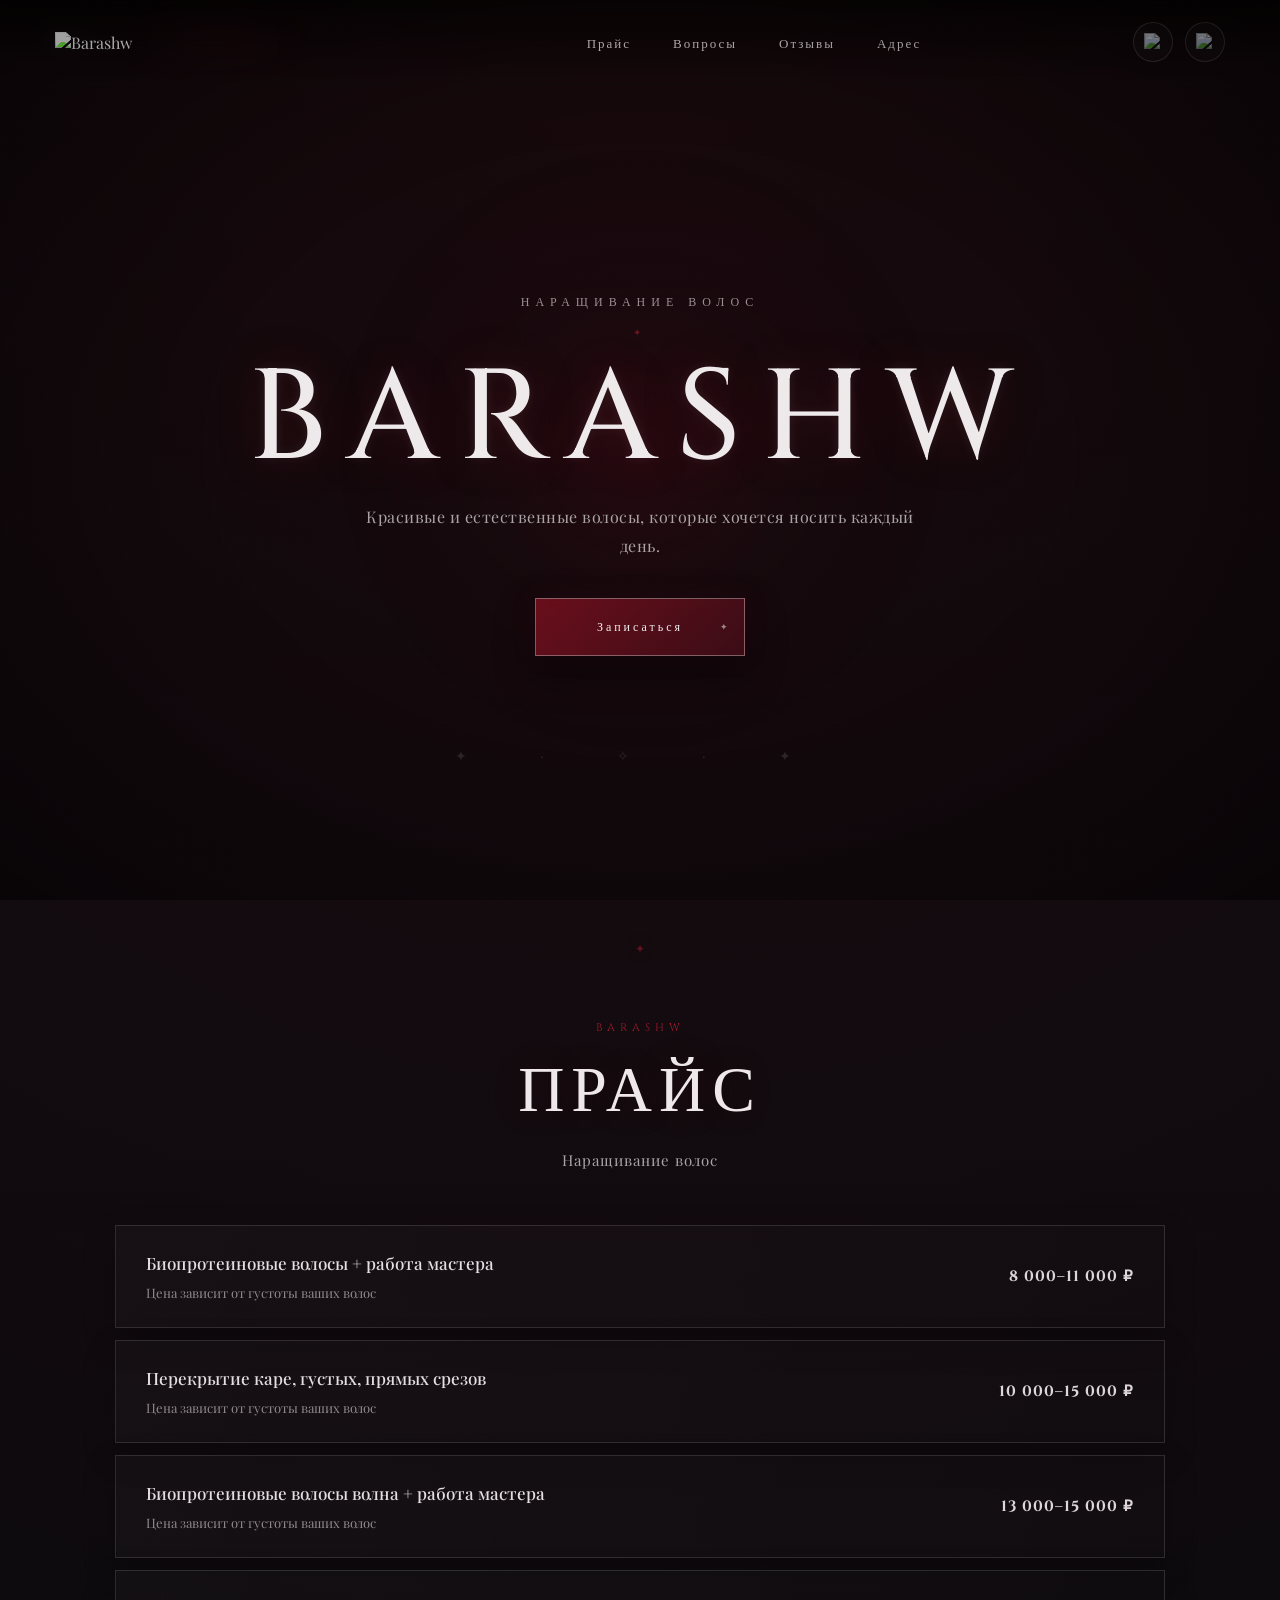
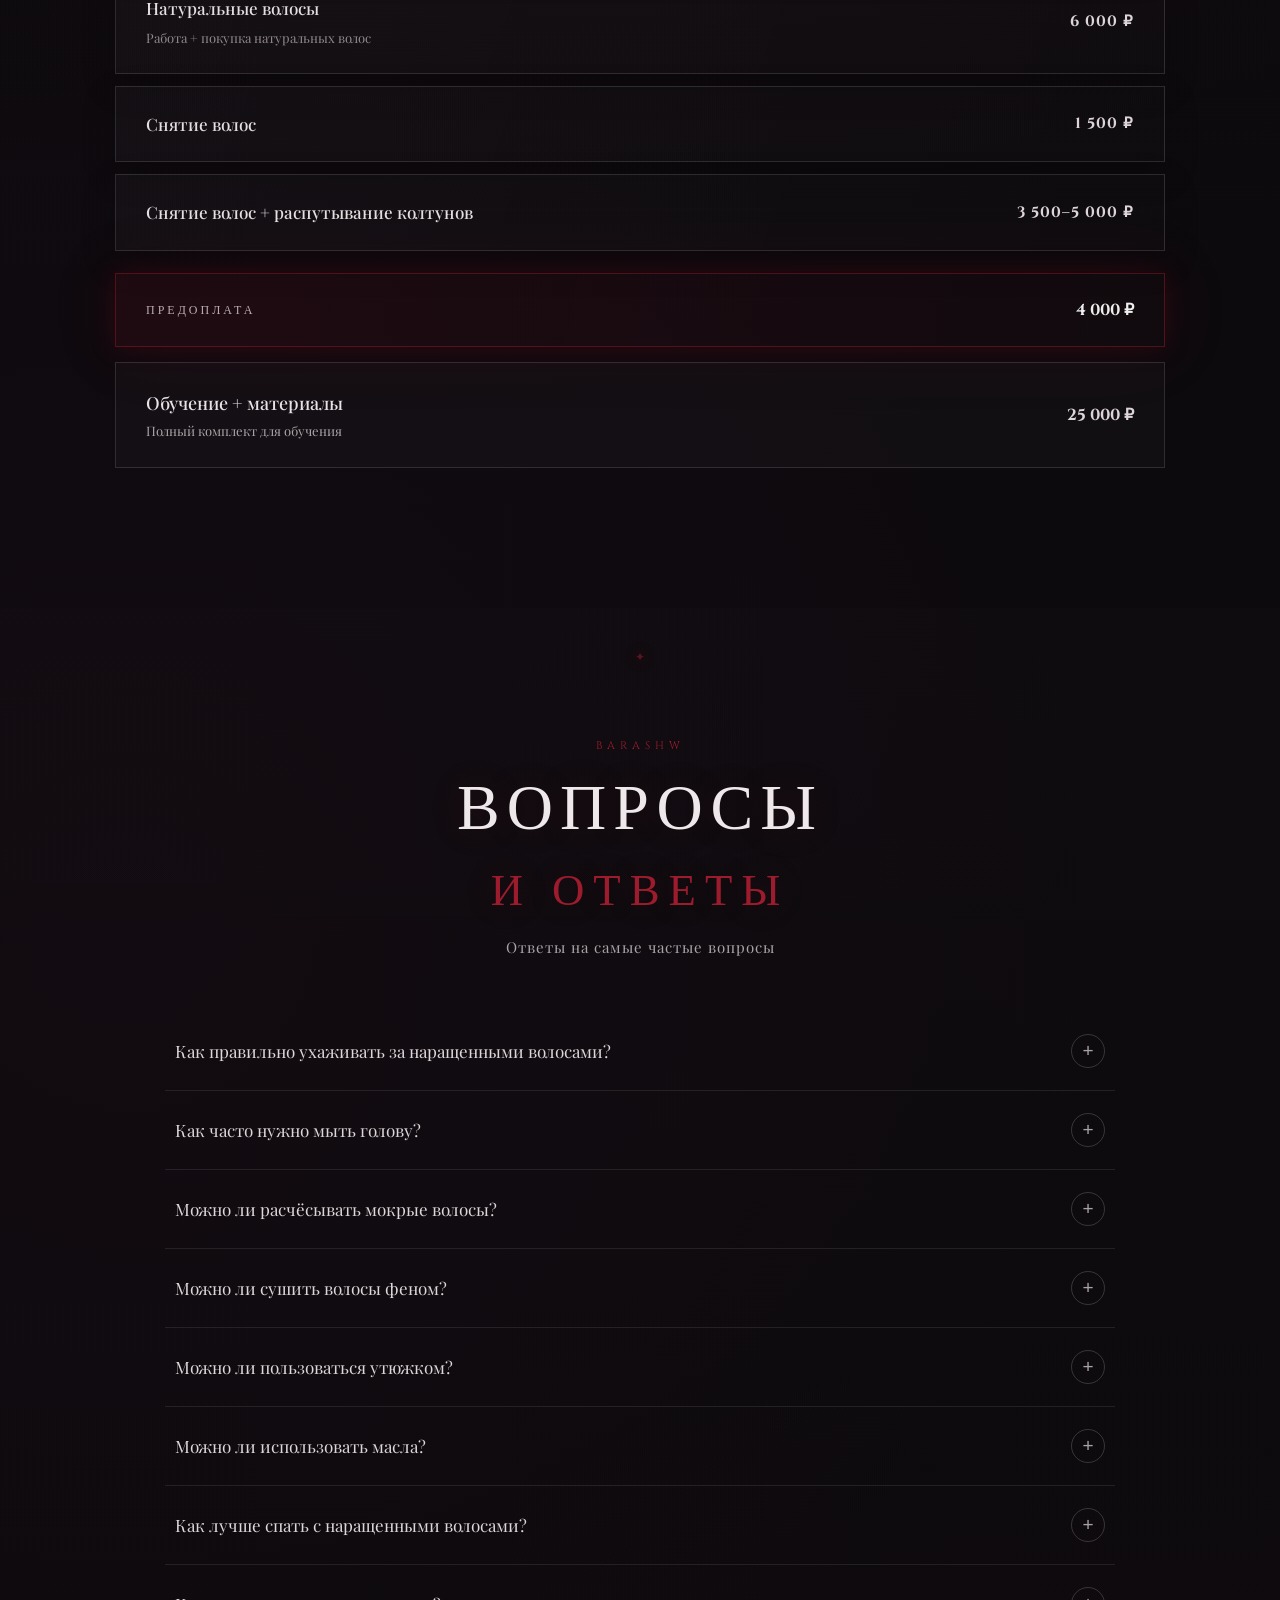
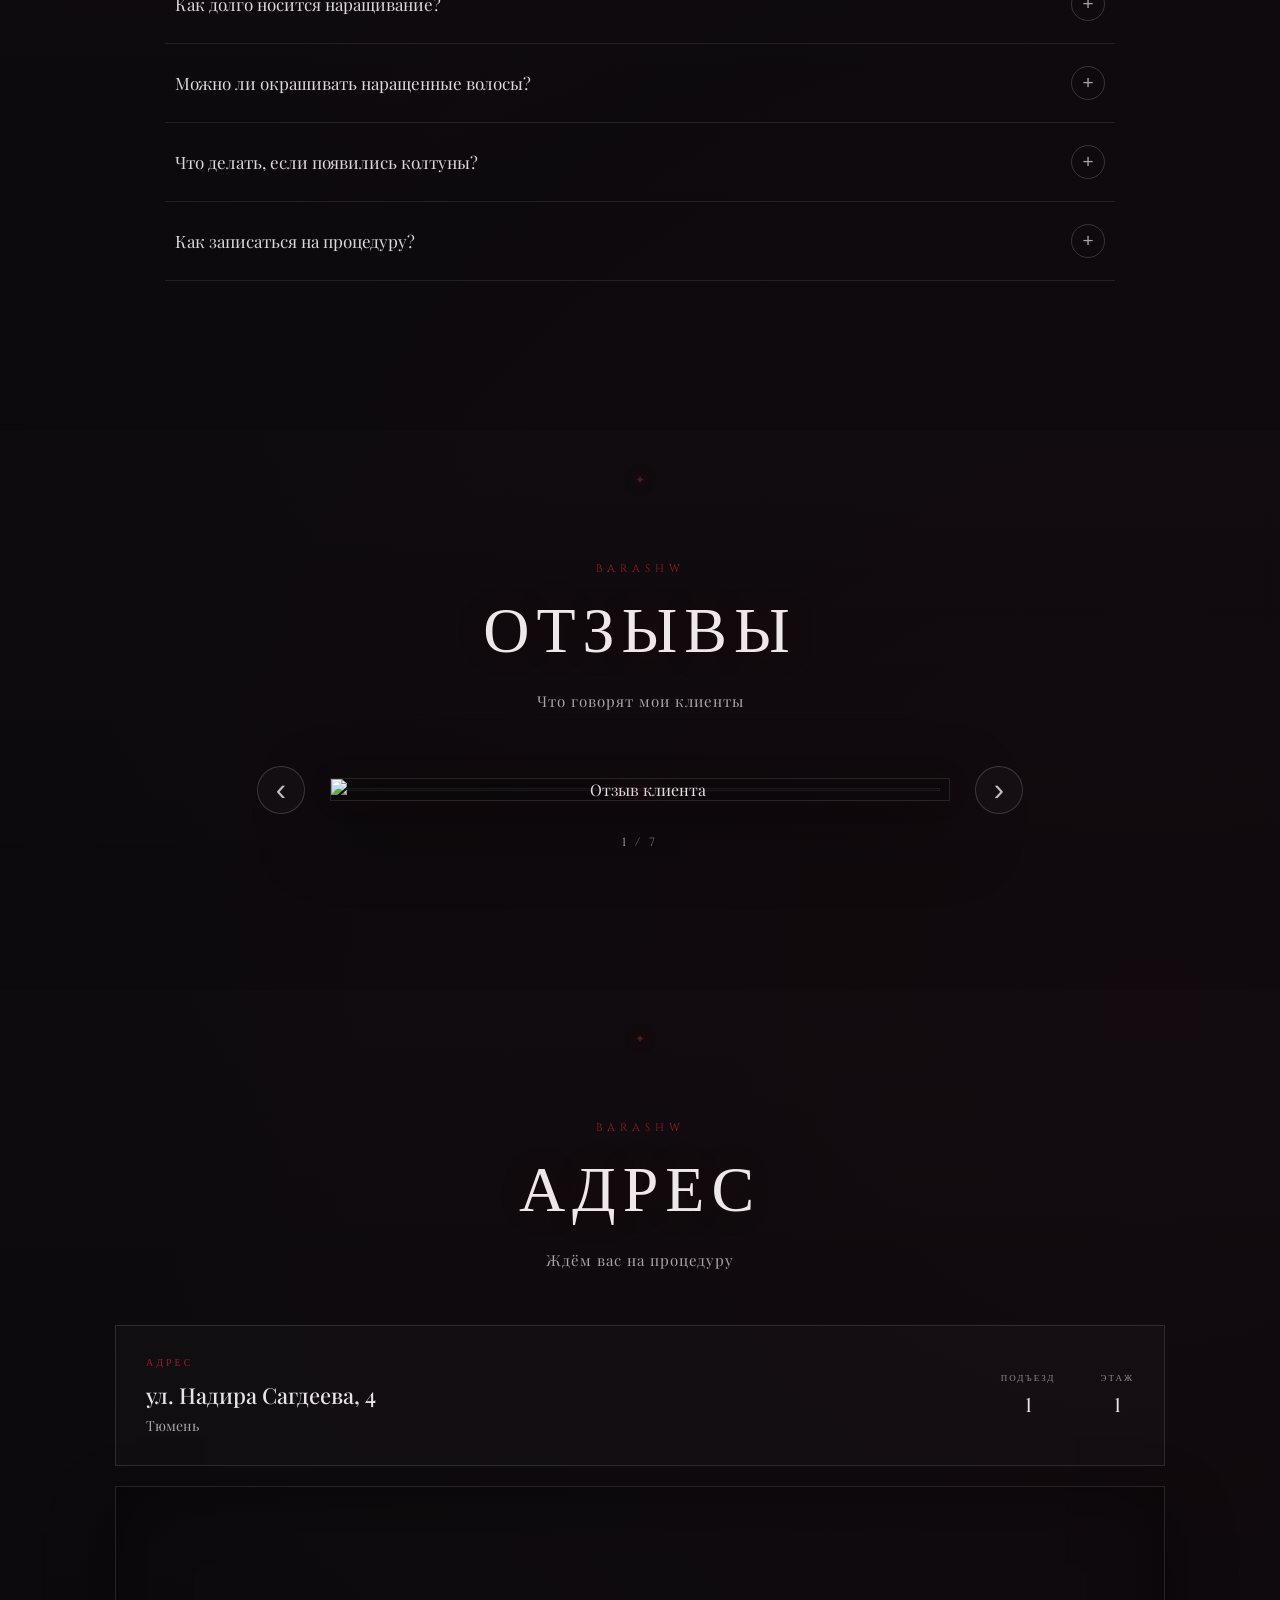
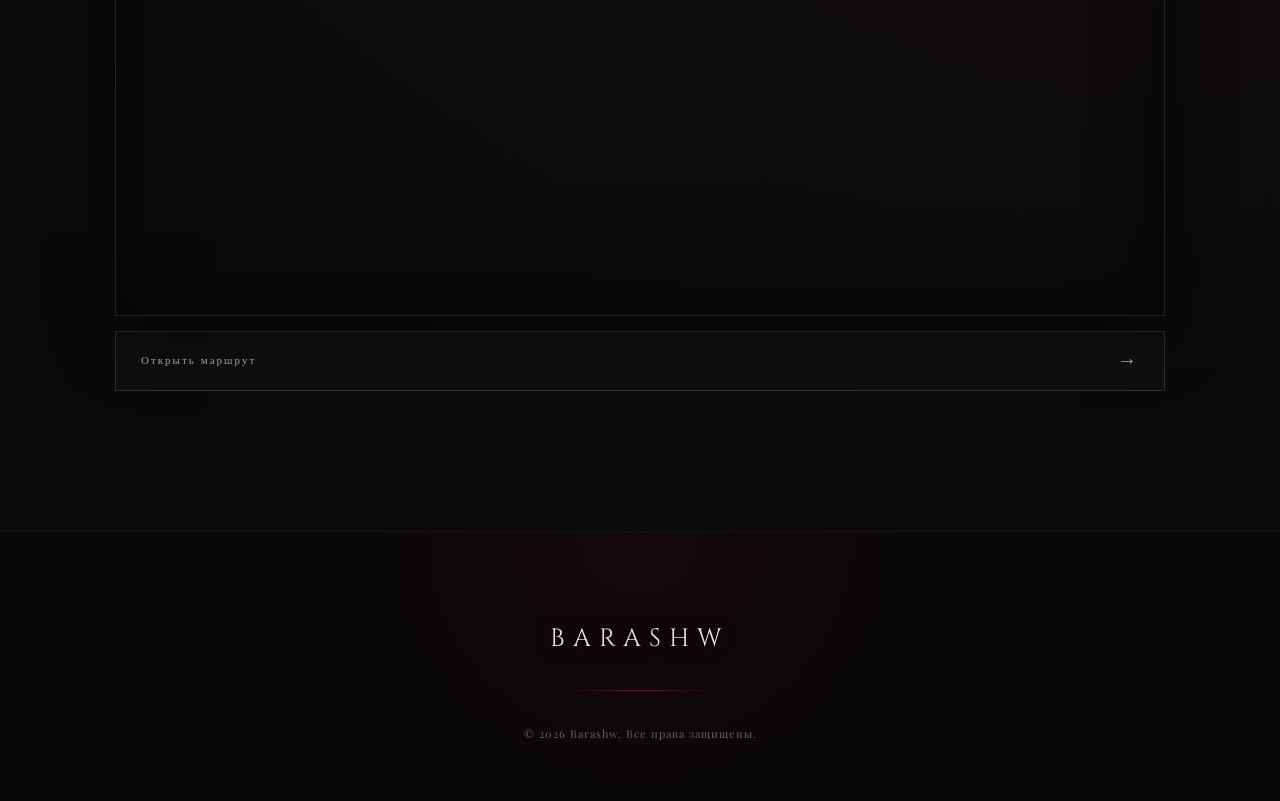
==== index.html @ a37e0349 "Add files via upload" ====
<!DOCTYPE html>
<html lang="ru">

<head>
    <meta charset="UTF-8">
    <meta name="viewport" content="width=device-width, initial-scale=1.0">

    <title>Наращивание волос Barashw</title>

    <link rel="shortcut icon"
          href="images/favicon.png"
          type="image/x-icon">

    <link rel="stylesheet"
          href="style.css">
</head>

<body>

<header class="header" id="top">

    <div class="header__container">

        <nav class="header__nav">

            <a href="#top" class="header__logo-link">

                <img
                    src="images/file-001.png"
                    alt="Barashw"
                    class="header__logo">

            </a>

            <ul class="header__list">

                <li>
                    <a href="#price" class="header__list-link">
                        Прайс
                    </a>
                </li>

                <li>
                    <a href="#faq" class="header__list-link">
                        Вопросы
                    </a>
                </li>

                <li>
                    <a href="#reviews" class="header__list-link">
                        Отзывы
                    </a>
                </li>

                <li>
                    <a href="#location" class="header__list-link">
                        Адрес
                    </a>
                </li>

            </ul>

            <div class="header__socials">

                <a
                    href="https://www.tiktok.com/"
                    class="header__social"
                    target="_blank"
                    rel="noopener noreferrer">

                    <img
                        src="images/tiktok.png"
                        alt="TikTok">

                </a>

                <a
                    href="https://t.me/"
                    class="header__social"
                    target="_blank"
                    rel="noopener noreferrer">

                    <img
                        src="images/telegram.png"
                        alt="Telegram">

                </a>

            </div>

        </nav>

    </div>

</header>


<!-- HERO -->

<section class="hero">

    <div class="hero__content">

        <p class="hero__small">
            НАРАЩИВАНИЕ ВОЛОС
        </p>

        <h1>
            BARASHW
        </h1>

        <p class="hero__text">
            Красивые и естественные волосы,
            которые хочется носить каждый день.
        </p>

        <a
            href="zapis.html"
            class="hero__button">

            Записаться

        </a>

    </div>

</section>


<!-- ПРАЙС -->

<section class="price" id="price">

    <div class="price__content">

        <div class="price__small-title">
            BARASHW
        </div>

        <h2 class="price__title">
            ПРАЙС
        </h2>

        <p class="price__subtitle">
            Наращивание волос
        </p>

        <div class="price__list">

            <div class="price__item">

                <div>
                    <h3>
                        Биопротеиновые волосы
                        + работа мастера
                    </h3>

                    <p>
                        Цена зависит от густоты ваших волос
                    </p>
                </div>

                <strong>
                    8 000–11 000 ₽
                </strong>

            </div>


            <div class="price__item">

                <div>
                    <h3>
                        Перекрытие каре,
                        густых, прямых срезов
                    </h3>

                    <p>
                        Цена зависит от густоты ваших волос
                    </p>
                </div>

                <strong>
                    10 000–15 000 ₽
                </strong>

            </div>


            <div class="price__item">

                <div>
                    <h3>
                        Биопротеиновые волосы
                        волна + работа мастера
                    </h3>

                    <p>
                        Цена зависит от густоты ваших волос
                    </p>
                </div>

                <strong>
                    13 000–15 000 ₽
                </strong>

            </div>


            <div class="price__item">

                <div>
                    <h3>
                        Натуральные волосы
                    </h3>

                    <p>
                        Работа + покупка натуральных волос
                    </p>
                </div>

                <strong>
                    6 000 ₽
                </strong>

            </div>


            <div class="price__item">

                <div>
                    <h3>
                        Снятие волос
                    </h3>
                </div>

                <strong>
                    1 500 ₽
                </strong>

            </div>


            <div class="price__item">

                <div>
                    <h3>
                        Снятие волос +
                        распутывание колтунов
                    </h3>
                </div>

                <strong>
                    3 500–5 000 ₽
                </strong>

            </div>

        </div>


        <div class="price__important">

            <span>
                ПРЕДОПЛАТА
            </span>

            <strong>
                4 000 ₽
            </strong>

        </div>


        <div class="price__education">

            <div>

                <h3>
                    Обучение + материалы
                </h3>

                <p>
                    Полный комплект для обучения
                </p>

            </div>

            <strong>
                25 000 ₽
            </strong>

        </div>

    </div>

</section>


<!-- FAQ -->

<section class="faq" id="faq">

    <div class="faq__header">

        <div class="faq__small-title">
            BARASHW
        </div>

        <h2 class="faq__title">
            ВОПРОСЫ
            <span>И ОТВЕТЫ</span>
        </h2>

        <p class="faq__subtitle">
            Ответы на самые частые вопросы
        </p>

    </div>


    <div class="faq__list">

        <div class="faq__item">

            <button class="faq__question" type="button">

                <span>
                    Как правильно ухаживать
                    за наращенными волосами?
                </span>

                <span class="faq__icon">+</span>

            </button>

            <div class="faq__answer">

                <p>
                    Расчёсывайте волосы 2–3 раза в день
                    мягкой щёткой, начиная с кончиков
                    и постепенно поднимаясь к корням.
                    Не ложитесь спать с мокрыми волосами
                    и не допускайте образования колтунов.
                </p>

            </div>

        </div>


        <div class="faq__item">

            <button class="faq__question" type="button">

                <span>
                    Как часто нужно мыть голову?
                </span>

                <span class="faq__icon">+</span>

            </button>

            <div class="faq__answer">

                <p>
                    Мыть голову рекомендуется по мере
                    необходимости. Используйте мягкий
                    шампунь и аккуратно массируйте кожу
                    головы, не травмируя места крепления.
                </p>

            </div>

        </div>


        <div class="faq__item">

            <button class="faq__question" type="button">

                <span>
                    Можно ли расчёсывать мокрые волосы?
                </span>

                <span class="faq__icon">+</span>

            </button>

            <div class="faq__answer">

                <p>
                    Не рекомендуется. Дождитесь, пока
                    волосы немного подсохнут, после чего
                    аккуратно расчешите их, начиная
                    с кончиков.
                </p>

            </div>

        </div>


        <div class="faq__item">

            <button class="faq__question" type="button">

                <span>
                    Можно ли сушить волосы феном?
                </span>

                <span class="faq__icon">+</span>

            </button>

            <div class="faq__answer">

                <p>
                    Да. Используйте низкую или среднюю
                    температуру и направляйте поток воздуха
                    сверху вниз. Не задерживайте горячий
                    воздух непосредственно на местах крепления.
                </p>

            </div>

        </div>


        <div class="faq__item">

            <button class="faq__question" type="button">

                <span>
                    Можно ли пользоваться утюжком?
                </span>

                <span class="faq__icon">+</span>

            </button>

            <div class="faq__answer">

                <p>
                    Да, но обязательно используйте
                    термозащиту. Не воздействуйте утюжком
                    непосредственно на места крепления.
                </p>

            </div>

        </div>


        <div class="faq__item">

            <button class="faq__question" type="button">

                <span>
                    Можно ли использовать масла?
                </span>

                <span class="faq__icon">+</span>

            </button>

            <div class="faq__answer">

                <p>
                    Используйте масла и уходовые средства
                    только по рекомендации мастера.
                    Некоторые средства могут негативно
                    влиять на места крепления.
                </p>

            </div>

        </div>


        <div class="faq__item">

            <button class="faq__question" type="button">

                <span>
                    Как лучше спать с наращенными волосами?
                </span>

                <span class="faq__icon">+</span>

            </button>

            <div class="faq__answer">

                <p>
                    Перед сном аккуратно расчешите волосы
                    и соберите их в свободную косу или
                    низкий хвост. Не ложитесь спать
                    с мокрыми волосами.
                </p>

            </div>

        </div>


        <div class="faq__item">

            <button class="faq__question" type="button">

                <span>
                    Как долго носится наращивание?
                </span>

                <span class="faq__icon">+</span>

            </button>

            <div class="faq__answer">

                <p>
                    Срок носки зависит от скорости роста
                    собственных волос, густоты, типа
                    наращивания и домашнего ухода.
                </p>

            </div>

        </div>


        <div class="faq__item">

            <button class="faq__question" type="button">

                <span>
                    Можно ли окрашивать
                    наращенные волосы?
                </span>

                <span class="faq__icon">+</span>

            </button>

            <div class="faq__answer">

                <p>
                    Возможность окрашивания зависит
                    от типа волос и способа наращивания.
                    Перед окрашиванием обязательно
                    проконсультируйтесь с мастером.
                </p>

            </div>

        </div>


        <div class="faq__item">

            <button class="faq__question" type="button">

                <span>
                    Что делать, если появились колтуны?
                </span>

                <span class="faq__icon">+</span>

            </button>

            <div class="faq__answer">

                <p>
                    Не пытайтесь резко выдёргивать
                    или распутывать колтун самостоятельно.
                    При необходимости обратитесь к мастеру
                    для профессионального распутывания.
                </p>

            </div>

        </div>


        <div class="faq__item">

            <button class="faq__question" type="button">

                <span>
                    Как записаться на процедуру?
                </span>

                <span class="faq__icon">+</span>

            </button>

            <div class="faq__answer">

                <p>
                    Для записи перейдите на страницу
                    записи через кнопку «Записаться».
                    Работа осуществляется по предоплате
                    4 000 ₽.
                </p>

            </div>

        </div>

    </div>

</section>


<!-- ОТЗЫВЫ -->

<section class="reviews" id="reviews">

    <div class="reviews__content">

        <div class="reviews__small-title">
            BARASHW
        </div>

        <h2 class="reviews__title">
            ОТЗЫВЫ
        </h2>

        <p class="reviews__subtitle">
            Что говорят мои клиенты
        </p>


        <div class="reviews__slider">

            <button
                class="reviews__arrow"
                id="prevReview"
                type="button"
                aria-label="Предыдущий отзыв">

                ‹

            </button>


            <div class="reviews__photo">

                <img
                    id="reviewImage"
                    src="images/otzyv.png"
                    alt="Отзыв клиента"
                    draggable="false">

            </div>


            <button
                class="reviews__arrow"
                id="nextReview"
                type="button"
                aria-label="Следующий отзыв">

                ›

            </button>

        </div>


        <div class="reviews__counter">

            <span id="currentReview">
                1
            </span>

            /

            <span id="totalReviews">
                7
            </span>

        </div>

    </div>

</section>


<!-- АДРЕС -->

<section class="location" id="location">

    <div class="location__content">

        <div class="location__small-title">
            BARASHW
        </div>

        <h2 class="location__title">
            АДРЕС
        </h2>

        <p class="location__subtitle">
            Ждём вас на процедуру
        </p>


        <div class="location__info">

            <div class="location__address">

                <span class="location__label">
                    АДРЕС
                </span>

                <h3>
                    ул. Надира Сагдеева, 4
                </h3>

                <p>
                    Тюмень
                </p>

            </div>


            <div class="location__details">

                <div>

                    <span>
                        ПОДЪЕЗД
                    </span>

                    <strong>
                        1
                    </strong>

                </div>


                <div>

                    <span>
                        ЭТАЖ
                    </span>

                    <strong>
                        1
                    </strong>

                </div>

            </div>

        </div>


        <div class="location__map">

            <iframe
                src="https://www.openstreetmap.org/export/embed.html?bbox=65.6425%2C57.1835%2C65.6505%2C57.1885&layer=mapnik&marker=57.185929%2C65.64665"
                loading="lazy"
                title="Карта — ул. Надира Сагдеева, 4, Тюмень">
            </iframe>

        </div>


        <a
            class="location__route"
            href="https://2gis.ru/tyumen/directions/points/%7C65.64665%2C57.185929"
            target="_blank"
            rel="noopener noreferrer">

            <span>
                Открыть маршрут
            </span>

            <span class="location__arrow">
                →
            </span>

        </a>

    </div>

</section>


<!-- FOOTER -->

<footer class="footer">

    <div class="footer__content">

        <div class="footer__brand">
            BARASHW
        </div>
        <div class="footer__line"></div>

        <p class="footer__copyright">
            © 2026 Barashw. Все права защищены.
        </p>

    </div>

</footer>


<!-- КНОПКА НАВЕРХ -->

<a
    href="#top"
    class="floating-top"
    id="floatingTop"
    aria-label="Вернуться наверх">

    ↑

</a>


<script>

/* =====================================================
   FAQ
===================================================== */

const faqQuestions =
    document.querySelectorAll(".faq__question");


faqQuestions.forEach(function(button) {

    button.addEventListener("click", function() {

        const currentItem =
            this.closest(".faq__item");

        const isOpen =
            currentItem.classList.contains("active");


        document
            .querySelectorAll(".faq__item")
            .forEach(function(item) {

                item.classList.remove("active");

            });


        if (!isOpen) {

            currentItem.classList.add("active");

        }

    });

});


/* =====================================================
   ОТЗЫВЫ
===================================================== */

const reviews = [

    "images/otzyv.png",
    "images/otzyv2.png",
    "images/otzyv3.png",
    "images/otzyv4.png",
    "images/otzyv5.png",
    "images/otzyv6.png",
    "images/otzyv7.png"

];


let currentReviewIndex = 0;

let reviewChanging = false;


const reviewImage =
    document.getElementById("reviewImage");

const currentReview =
    document.getElementById("currentReview");

const totalReviews =
    document.getElementById("totalReviews");

const prevReview =
    document.getElementById("prevReview");

const nextReview =
    document.getElementById("nextReview");

const reviewPhoto =
    document.querySelector(".reviews__photo");


/* Количество */

totalReviews.textContent =
    reviews.length;


/* =====================================================
   ПОКАЗ ОТЗЫВА
===================================================== */

function showReview(index, direction = "next") {

    if (reviewChanging) {
        return;
    }

    reviewChanging = true;


    currentReviewIndex =
        (index + reviews.length) %
        reviews.length;


    reviewImage.classList.remove(
        "review-next",
        "review-prev"
    );


    void reviewImage.offsetWidth;


    reviewImage.src =
        reviews[currentReviewIndex];


    if (direction === "next") {

        reviewImage.classList.add(
            "review-next"
        );

    } else {

        reviewImage.classList.add(
            "review-prev"
        );

    }


    currentReview.textContent =
        currentReviewIndex + 1;


    setTimeout(function() {

        reviewChanging = false;

    }, 400);

}


/* =====================================================
   НАЗАД
===================================================== */

prevReview.addEventListener(
    "click",
    function() {

        showReview(
            currentReviewIndex - 1,
            "prev"
        );

    }
);


/* =====================================================
   ВПЕРЁД
===================================================== */

nextReview.addEventListener(
    "click",
    function() {

        showReview(
            currentReviewIndex + 1,
            "next"
        );

    }
);


/* =====================================================
   ПРЕДЗАГРУЗКА
===================================================== */

reviews.forEach(function(src) {

    const image =
        new Image();

    image.src = src;

});


/* =====================================================
   СВАЙП
===================================================== */

let touchStartX = 0;
let touchStartY = 0;

reviewPhoto.addEventListener(
    "touchstart",
    function(event) {

        if (!event.touches.length) {
            return;
        }

        touchStartX =
            event.touches[0].clientX;

        touchStartY =
            event.touches[0].clientY;

    },
    {
        passive: true
    }
);


reviewPhoto.addEventListener(
    "touchend",
    function(event) {

        if (!event.changedTouches.length) {
            return;
        }

        const touchEndX =
            event.changedTouches[0].clientX;

        const touchEndY =
            event.changedTouches[0].clientY;


        const distanceX =
            touchEndX - touchStartX;

        const distanceY =
            touchEndY - touchStartY;


        /*
         * Если движение в основном вертикальное,
         * не переключаем отзыв.
         */

        if (
            Math.abs(distanceY) >
            Math.abs(distanceX)
        ) {

            return;

        }


        /*
         * Минимальная длина свайпа
         */

        if (
            Math.abs(distanceX) < 50
        ) {

            return;

        }


        /*
         * Влево → следующий
         */

        if (distanceX < 0) {

            showReview(
                currentReviewIndex + 1,
                "next"
            );

        }


        /*
         * Вправо → предыдущий
         */

        else {

            showReview(
                currentReviewIndex - 1,
                "prev"
            );

        }

    },
    {
        passive: true
    }
);


/* =====================================================
   ПЕРВЫЙ ОТЗЫВ
===================================================== */

showReview(0);


/* =====================================================
   КНОПКА НАВЕРХ
===================================================== */

const floatingTop =
    document.getElementById("floatingTop");


window.addEventListener(
    "scroll",
    function() {

        if (window.scrollY > 400) {

            floatingTop.classList.add("show");

        } else {

            floatingTop.classList.remove("show");

        }

    },
    {
        passive: true
    }
);

</script>

</body>
</html>
---- style.css ----
/* =========================================================
   BARASHW — GOTHIC LUXURY STYLE
   Расположение блоков не меняется
========================================================= */

@import url('https://fonts.googleapis.com/css2?family=Cinzel:wght@400;500;600;700&family=Playfair+Display:wght@400;500;600;700&display=swap');


/* =========================================================
   ОСНОВНЫЕ ПЕРЕМЕННЫЕ
========================================================= */

:root {
    --bg: #0b090c;
    --bg-soft: #100d11;
    --bg-card: rgba(25, 20, 25, 0.72);

    --red: #720f1d;
    --red-light: #9c1b2c;
    --red-dark: #3d0d16;

    --text: #e8e3e5;
    --text-soft: #aaa3a7;
    --silver: #b8afb4;

    --border: rgba(184, 175, 180, 0.18);
    --border-red: rgba(114, 15, 29, 0.55);

    --shadow:
        0 25px 80px rgba(0, 0, 0, 0.55);

    --red-glow:
        0 0 25px rgba(114, 15, 29, 0.25),
        0 0 70px rgba(114, 15, 29, 0.12);

    --transition:
        0.35s cubic-bezier(.22, .61, .36, 1);
}


/* =========================================================
   RESET
========================================================= */

* {
    margin: 0;
    padding: 0;
    box-sizing: border-box;
}

html {
    scroll-behavior: smooth;
    background: var(--bg);
}

body {
    min-width: 320px;

    background:
        radial-gradient(
            circle at 50% 0%,
            rgba(114, 15, 29, 0.14),
            transparent 32%
        ),
        radial-gradient(
            circle at 10% 45%,
            rgba(80, 20, 50, 0.07),
            transparent 30%
        ),
        radial-gradient(
            circle at 90% 75%,
            rgba(114, 15, 29, 0.06),
            transparent 30%
        ),
        linear-gradient(
            180deg,
            #09080a 0%,
            #0d0a0e 35%,
            #0a090b 100%
        );

    color: var(--text);

    font-family:
        "Playfair Display",
        Georgia,
        serif;

    overflow-x: hidden;

    position: relative;
}


/* =========================================================
   ТЕКСТУРНЫЙ СЛОЙ
========================================================= */

body::before {
    content: "";

    position: fixed;

    inset: 0;

    pointer-events: none;

    z-index: 9999;

    opacity: 0.055;

    background-image:
        radial-gradient(
            rgba(255,255,255,.8) 0.6px,
            transparent 0.6px
        );

    background-size: 5px 5px;

    mix-blend-mode: overlay;
}


/* =========================================================
   ВИНЬЕТКА
========================================================= */

body::after {
    content: "";

    position: fixed;

    inset: 0;

    pointer-events: none;

    z-index: 9998;

    background:
        radial-gradient(
            ellipse at center,
            transparent 48%,
            rgba(0,0,0,.45) 100%
        );
}


/* =========================================================
   ОБЩИЕ ССЫЛКИ
========================================================= */

a {
    color: inherit;
    text-decoration: none;
}


/* =========================================================
   ШАПКА
========================================================= */

.header {
    width: 100%;

    position: absolute;

    top: 0;
    left: 0;

    z-index: 100;

    background:
        linear-gradient(
            180deg,
            rgba(0,0,0,.62),
            transparent
        );

    border-bottom:
        1px solid rgba(255,255,255,.035);
}

.header__container {
    width: 100%;
    max-width: 1500px;

    margin: 0 auto;

    padding: 22px 55px;
}

.header__nav {
    width: 100%;

    display: flex;

    align-items: center;

    justify-content: space-between;

    gap: 40px;
}


/* =========================================================
   ЛОГОТИП
========================================================= */

.header__logo-link {
    display: flex;

    align-items: center;

    flex-shrink: 0;

    position: relative;
}

.header__logo-link::after {
    content: "";

    position: absolute;

    width: 85%;

    height: 85%;

    left: 50%;
    top: 50%;

    transform: translate(-50%, -50%);

    background:
        radial-gradient(
            circle,
            rgba(140, 20, 40, .22),
            transparent 70%
        );

    filter: blur(18px);

    z-index: -1;

    opacity: .7;

    transition:
        opacity var(--transition),
        transform var(--transition);
}

.header__logo {
    width: 320px;
    height: auto;
    display: block;
    flex-shrink: 0;

    /* чтобы логотип был лучше виден на тёмном фоне */
    filter:
        brightness(1.35)
        contrast(1.15)
        drop-shadow(0 0 12px rgba(255, 255, 255, 0.08));

    transition:
        transform 0.35s ease,
        filter 0.35s ease;
}

.header__logo:hover {
    transform: scale(1.04);

    filter:
        brightness(1.5)
        contrast(1.2)
        drop-shadow(0 0 18px rgba(150, 0, 0, 0.25));
}


/* =========================================================
   НАВИГАЦИЯ
========================================================= */

.header__list {
    list-style: none;

    display: flex;

    align-items: center;

    justify-content: center;

    gap: 42px;

    flex: 1;
}

.header__list-link {
    position: relative;

    font-family:
        "Cinzel",
        Georgia,
        serif;

    font-size: 13px;

    letter-spacing: 2px;

    color: #c9c3c6;

    transition:
        color var(--transition);
}

.header__list-link::before {
    content: "✦";

    position: absolute;

    left: 50%;

    bottom: -19px;

    transform:
        translateX(-50%)
        scale(.5);

    color: var(--red-light);

    opacity: 0;

    transition:
        opacity var(--transition),
        transform var(--transition);
}

.header__list-link::after {
    content: "";

    position: absolute;

    left: 0;
    bottom: -7px;

    width: 0;

    height: 1px;

    background:
        linear-gradient(
            90deg,
            transparent,
            var(--red-light),
            transparent
        );

    transition:
        width var(--transition);
}

.header__list-link:hover {
    color: #fff;

    text-shadow:
        0 0 14px rgba(156,27,44,.5);
}

.header__list-link:hover::after {
    width: 100%;
}

.header__list-link:hover::before {
    opacity: 1;

    transform:
        translateX(-50%)
        scale(1);
}


/* =========================================================
   СОЦИАЛЬНЫЕ ИКОНКИ
========================================================= */

.header__socials {
    display: flex;

    align-items: center;

    gap: 12px;

    flex-shrink: 0;
}

.header__social {
    width: 40px;
    height: 40px;

    display: flex;

    align-items: center;
    justify-content: center;

    border:
        1px solid rgba(184,175,180,.2);

    background:
        rgba(255,255,255,.025);

    border-radius: 50%;

    transition:
        transform var(--transition),
        border-color var(--transition),
        background var(--transition),
        box-shadow var(--transition);
}

.header__social img {
    width: 18px;
    height: 18px;

    object-fit: contain;

    opacity: .72;

    transition:
        opacity var(--transition),
        transform var(--transition);
}

.header__social:hover {
    transform: translateY(-3px);

    border-color:
        rgba(156,27,44,.7);

    background:
        rgba(114,15,29,.15);

    box-shadow:
        0 0 20px rgba(114,15,29,.22);
}

.header__social:hover img {
    opacity: 1;

    transform: scale(1.08);
}


/* =========================================================
   HERO
========================================================= */

.hero {
    min-height: 100vh;

    width: 100%;

    display: flex;

    align-items: center;

    justify-content: center;

    text-align: center;

    position: relative;

    overflow: hidden;

    padding:
        150px 30px
        100px;
}


/* свет за заголовком */

.hero::before {
    content: "";

    position: absolute;

    width: 600px;
    height: 600px;

    left: 50%;
    top: 50%;

    transform: translate(-50%, -50%);

    background:
        radial-gradient(
            circle,
            rgba(114,15,29,.18),
            rgba(70,10,25,.07) 35%,
            transparent 70%
        );

    filter: blur(15px);

    animation:
        heroGlow 7s ease-in-out infinite alternate;
}

@keyframes heroGlow {
    from {
        transform:
            translate(-50%, -50%)
            scale(.9);

        opacity: .65;
    }

    to {
        transform:
            translate(-50%, -50%)
            scale(1.1);

        opacity: 1;
    }
}


/* декоративная пыль */

.hero::after {
    content: "✦     ·          ✧              ·       ✦";

    position: absolute;

    width: 100%;

    left: 0;

    bottom: 15%;

    color:
        rgba(184,175,180,.17);

    font-size: 14px;

    letter-spacing: 35px;

    animation:
        floatingDust 9s ease-in-out infinite;
}

@keyframes floatingDust {
    0%,100% {
        transform: translateX(-15px);
        opacity: .35;
    }

    50% {
        transform: translateX(15px);
        opacity: .75;
    }
}

.hero__content {
    position: relative;

    z-index: 2;

    max-width: 900px;
}


/* =========================================================
   HERO SMALL
========================================================= */

.hero__small {
    font-family:
        "Cinzel",
        Georgia,
        serif;

    font-size: 12px;

    letter-spacing: 6px;

    color: var(--silver);

    margin-bottom: 22px;

    opacity: .8;

    position: relative;
}

.hero__small::after {
    content: "✦";

    display: block;

    margin-top: 16px;

    color: var(--red-light);

    font-size: 10px;

    opacity: .8;
}


/* =========================================================
   HERO TITLE
========================================================= */

.hero h1 {
    margin: 10px 0 26px;

    font-family:
        "Cinzel",
        Georgia,
        serif;

    font-size:
        clamp(64px, 10vw, 145px);

    font-weight: 500;

    letter-spacing:
        clamp(8px, 2vw, 20px);

    line-height: .9;

    color: #eee9eb;

    text-shadow:
        0 0 12px rgba(255,255,255,.08),
        0 0 45px rgba(114,15,29,.32);

    animation:
        titlePulse 5s ease-in-out infinite;
}

@keyframes titlePulse {
    0%,100% {
        text-shadow:
            0 0 12px rgba(255,255,255,.08),
            0 0 35px rgba(114,15,29,.22);
    }

    50% {
        text-shadow:
            0 0 18px rgba(255,255,255,.12),
            0 0 65px rgba(114,15,29,.4);
    }
}


/* =========================================================
   HERO TEXT
========================================================= */

.hero__text {
    max-width: 570px;

    margin: 0 auto 38px;

    color: var(--text-soft);

    font-size: 16px;

    line-height: 1.8;

    letter-spacing: .5px;
}


/* =========================================================
   КНОПКА
========================================================= */

.hero__button {
    display: inline-flex;

    align-items: center;
    justify-content: center;

    min-width: 210px;

    min-height: 58px;

    padding: 15px 35px;

    position: relative;

    overflow: hidden;

    border:
        1px solid rgba(184,175,180,.5);

    background:
        linear-gradient(
            135deg,
            rgba(114,15,29,.9),
            rgba(61,13,22,.95)
        );

    color: #f2edef;

    font-family:
        "Cinzel",
        Georgia,
        serif;

    font-size: 12px;

    letter-spacing: 3px;

    box-shadow:
        0 15px 40px rgba(0,0,0,.45),
        0 0 25px rgba(114,15,29,.15);

    transition:
        transform var(--transition),
        box-shadow var(--transition),
        border-color var(--transition);
}

.hero__button::before {
    content: "";

    position: absolute;

    width: 130px;
    height: 100%;

    left: -150px;
    top: 0;

    background:
        linear-gradient(
            90deg,
            transparent,
            rgba(255,255,255,.2),
            transparent
        );

    transform: skewX(-20deg);

    transition: left .7s ease;
}

.hero__button::after {
    content: "✦";

    position: absolute;

    right: 13px;

    color: rgba(255,255,255,.5);

    font-size: 9px;
}

.hero__button:hover {
    transform:
        translateY(-5px);

    border-color:
        rgba(184,175,180,.8);

    box-shadow:
        0 20px 45px rgba(0,0,0,.55),
        0 0 35px rgba(114,15,29,.35);
}

.hero__button:hover::before {
    left: 120%;
}


/* =========================================================
   ОБЩИЕ СЕКЦИИ
========================================================= */

.price,
.faq,
.reviews,
.location {
    position: relative;

    width: 100%;

    background:
        linear-gradient(
            180deg,
            rgba(255,255,255,.008),
            transparent
        );
}

.price::before,
.faq::before,
.reviews::before,
.location::before {
    content: "✦";

    position: absolute;

    top: 40px;

    left: 50%;

    transform: translateX(-50%);

    color: rgba(156,27,44,.55);

    font-size: 12px;

    text-shadow:
        0 0 15px rgba(156,27,44,.4);
}


/* =========================================================
   PRICE
========================================================= */

.price {
    padding:
        120px 70px
        140px;
}

.price__content {
    max-width: 1050px;

    margin: 0 auto;
}

.price__small-title,
.faq__small-title,
.reviews__small-title,
.location__small-title {
    font-family:
        "Cinzel",
        Georgia,
        serif;

    color: var(--red-light);

    letter-spacing: 5px;

    font-size: 11px;

    text-align: center;

    margin-bottom: 14px;
}

.price__title,
.faq__title,
.reviews__title,
.location__title {
    font-family:
        "Cinzel",
        Georgia,
        serif;

    font-size:
        clamp(38px, 5vw, 64px);

    font-weight: 500;

    letter-spacing: 7px;

    text-align: center;

    color: #eee8ea;

    text-shadow:
        0 0 35px rgba(114,15,29,.2);
}

.price__subtitle,
.faq__subtitle,
.reviews__subtitle,
.location__subtitle {
    text-align: center;

    color: var(--text-soft);

    margin-top: 15px;

    font-size: 15px;

    letter-spacing: 1px;
}


/* =========================================================
   PRICE ITEMS
========================================================= */

.price__list {
    margin-top: 55px;

    display: flex;

    flex-direction: column;

    gap: 12px;
}

.price__item {
    display: flex;

    align-items: center;

    justify-content: space-between;

    gap: 30px;

    padding: 25px 30px;

    position: relative;

    overflow: hidden;

    background:
        linear-gradient(
            110deg,
            rgba(255,255,255,.025),
            rgba(255,255,255,.008)
        );

    border:
        1px solid var(--border);

    box-shadow:
        0 12px 35px rgba(0,0,0,.2);

    transition:
        transform var(--transition),
        border-color var(--transition),
        background var(--transition),
        box-shadow var(--transition);
}

.price__item::before {
    content: "";

    position: absolute;

    left: 0;
    top: 0;

    width: 2px;
    height: 100%;

    background:
        linear-gradient(
            180deg,
            transparent,
            var(--red-light),
            transparent
        );

    transform: scaleY(.2);

    opacity: 0;

    transition:
        transform var(--transition),
        opacity var(--transition);
}

.price__item:hover {
    transform: translateX(7px);

    border-color:
        rgba(114,15,29,.45);

    background:
        linear-gradient(
            110deg,
            rgba(114,15,29,.09),
            rgba(255,255,255,.015)
        );

    box-shadow:
        0 18px 45px rgba(0,0,0,.35),
        0 0 25px rgba(114,15,29,.08);
}

.price__item:hover::before {
    transform: scaleY(1);

    opacity: 1;
}

.price__item h3 {
    font-family:
        "Playfair Display",
        Georgia,
        serif;

    font-size: 17px;

    font-weight: 500;

    line-height: 1.45;

    color: #e5dfe2;
}

.price__item p {
    margin-top: 7px;

    color: #8f888c;

    font-size: 13px;

    line-height: 1.5;
}

.price__item strong {
    flex-shrink: 0;

    color: #ddd5d9;

    font-family:
        "Cinzel",
        Georgia,
        serif;

    font-size: 15px;

    letter-spacing: 1px;

    white-space: nowrap;
}


/* =========================================================
   PRICE IMPORTANT
========================================================= */

.price__important {
    margin-top: 22px;

    display: flex;

    align-items: center;

    justify-content: space-between;

    padding: 25px 30px;

    border:
        1px solid rgba(156,27,44,.45);

    background:
        linear-gradient(
            100deg,
            rgba(114,15,29,.16),
            rgba(114,15,29,.04)
        );

    box-shadow:
        var(--red-glow);
}

.price__important span {
    font-family:
        "Cinzel",
        Georgia,
        serif;

    letter-spacing: 3px;

    font-size: 12px;

    color: #b9adb2;
}

.price__important strong {
    color: #eee;

    font-family:
        "Cinzel",
        Georgia,
        serif;
}


/* =========================================================
   EDUCATION
========================================================= */

.price__education {
    margin-top: 15px;

    display: flex;

    align-items: center;

    justify-content: space-between;

    padding: 28px 30px;

    border:
        1px solid var(--border);

    background:
        rgba(255,255,255,.018);
}

.price__education h3 {
    font-size: 18px;

    font-weight: 500;
}

.price__education p {
    margin-top: 7px;

    color: var(--text-soft);

    font-size: 13px;
}

.price__education strong {
    font-family:
        "Cinzel",
        Georgia,
        serif;

    color: #ddd5d9;
}


/* =========================================================
   FAQ
========================================================= */

.faq {
    padding:
        130px 70px
        150px;
}

.faq__header {
    margin-bottom: 55px;
}

.faq__title span {
    display: block;

    color: var(--red-light);

    font-size: .7em;

    letter-spacing: 9px;

    margin-top: 8px;
}

.faq__list {
    max-width: 950px;

    margin: 0 auto;
}

.faq__item {
    border-bottom:
        1px solid rgba(255,255,255,.09);

    position: relative;
}

.faq__question {
    width: 100%;

    min-height: 75px;

    border: 0;

    background: transparent;

    color: #ddd7da;

    display: flex;

    align-items: center;

    justify-content: space-between;

    gap: 25px;

    text-align: left;

    cursor: pointer;

    font-family:
        "Playfair Display",
        Georgia,
        serif;

    font-size: 17px;

    padding: 22px 10px;

    transition:
        color var(--transition);
}

.faq__question:hover {
    color: #fff;
}

.faq__icon {
    width: 34px;
    height: 34px;

    flex-shrink: 0;

    display: flex;

    align-items: center;
    justify-content: center;

    border:
        1px solid rgba(184,175,180,.25);

    border-radius: 50%;

    font-family: Arial, sans-serif;

    font-size: 19px;

    color: #aaa1a6;

    transition:
        transform var(--transition),
        background var(--transition),
        color var(--transition),
        border-color var(--transition);
}

.faq__answer {
    max-height: 0;

    overflow: hidden;

    opacity: 0;

    transition:
        max-height .5s ease,
        opacity .35s ease;
}

.faq__answer p {
    padding:
        0 60px
        25px 10px;

    color: #999196;

    font-size: 14px;

    line-height: 1.8;
}

.faq__item.active {
    border-bottom-color:
        rgba(114,15,29,.4);

    box-shadow:
        0 15px 30px rgba(114,15,29,.025);
}

.faq__item.active .faq__icon {
    transform: rotate(45deg);

    color: #fff;

    border-color:
        rgba(156,27,44,.65);

    background:
        rgba(114,15,29,.15);

    box-shadow:
        0 0 18px rgba(114,15,29,.18);
}

.faq__item.active .faq__answer {
    max-height: 300px;

    opacity: 1;
}


/* =========================================================
   REVIEWS
========================================================= */

.reviews {
    padding:
        130px 40px
        140px;
}

.reviews__content {
    max-width: 1000px;

    margin: 0 auto;

    text-align: center;
}

.reviews__slider {
    margin:
        55px auto
        20px;

    display: flex;

    align-items: center;

    justify-content: center;

    gap: 25px;
}

.reviews__photo {
    position: relative;

    width: min(620px, 72vw);

    max-height: 720px;

    display: flex;

    align-items: center;

    justify-content: center;

    overflow: hidden;

    background:
        rgba(0,0,0,.25);

    border:
        1px solid rgba(184,175,180,.16);

    box-shadow:
        0 25px 70px rgba(0,0,0,.55),
        0 0 30px rgba(114,15,29,.07);

    touch-action: pan-y;

    user-select: none;
}

.reviews__photo::before,
.reviews__photo::after {
    content: "";

    position: absolute;

    pointer-events: none;

    z-index: 2;
}


/* декоративные уголки */

.reviews__photo::before {
    inset: 9px;

    border:
        1px solid rgba(184,175,180,.11);
}

.reviews__photo::after {
    width: 80px;
    height: 80px;

    left: 50%;
    top: 50%;

    transform: translate(-50%,-50%);

    background:
        radial-gradient(
            circle,
            rgba(114,15,29,.08),
            transparent 70%
        );
}


/* САМА ФОТОГРАФИЯ */

.reviews__photo img {
    width: 100%;

    height: auto;

    max-height: 720px;

    display: block;

    object-fit: contain;

    position: relative;

    z-index: 1;

    will-change:
        transform,
        opacity,
        filter;

    user-select: none;

    -webkit-user-drag: none;

    transition:
        opacity .4s ease,
        transform .4s cubic-bezier(.22,.61,.36,1),
        filter .4s ease;
}


/* =========================================================
   ПЛАВНЫЙ ПЕРЕХОД ОТЗЫВОВ
========================================================= */

.review-next {
    animation:
        reviewNext .42s cubic-bezier(.22,.61,.36,1);
}

.review-prev {
    animation:
        reviewPrev .42s cubic-bezier(.22,.61,.36,1);
}

@keyframes reviewNext {
    0% {
        opacity: 0;

        transform:
            translateX(35px)
            scale(.985);

        filter: blur(5px);
    }

    100% {
        opacity: 1;

        transform:
            translateX(0)
            scale(1);

        filter: blur(0);
    }
}

@keyframes reviewPrev {
    0% {
        opacity: 0;

        transform:
            translateX(-35px)
            scale(.985);

        filter: blur(5px);
    }

    100% {
        opacity: 1;

        transform:
            translateX(0)
            scale(1);

        filter: blur(0);
    }
}


/* =========================================================
   СТРЕЛКИ
========================================================= */

.reviews__arrow {
    width: 48px;
    height: 48px;

    flex-shrink: 0;

    display: flex;

    align-items: center;
    justify-content: center;

    border:
        1px solid rgba(184,175,180,.25);

    border-radius: 50%;

    background:
        rgba(255,255,255,.025);

    color: #c5bdc1;

    font-size: 31px;

    line-height: 1;

    cursor: pointer;

    transition:
        transform var(--transition),
        background var(--transition),
        border-color var(--transition),
        color var(--transition),
        box-shadow var(--transition);
}

.reviews__arrow:hover {
    transform: scale(1.08);

    background:
        rgba(114,15,29,.18);

    border-color:
        rgba(156,27,44,.7);

    color: #fff;

    box-shadow:
        0 0 22px rgba(114,15,29,.2);
}

.reviews__counter {
    color: #8f888c;

    font-family:
        "Cinzel",
        Georgia,
        serif;

    font-size: 12px;

    letter-spacing: 3px;
}

#currentReview {
    color: #e3dce0;
}


/* =========================================================
   LOCATION
========================================================= */

.location {
    padding:
        130px 60px
        140px;
}

.location__content {
    max-width: 1050px;

    margin: 0 auto;
}

.location__info {
    margin-top: 55px;

    display: flex;

    align-items: center;

    justify-content: space-between;

    gap: 40px;

    padding: 30px;

    border:
        1px solid var(--border);

    background:
        rgba(255,255,255,.015);
}

.location__label {
    display: block;

    margin-bottom: 10px;

    font-family:
        "Cinzel",
        Georgia,
        serif;

    color: var(--red-light);

    font-size: 10px;

    letter-spacing: 3px;
}

.location__address h3 {
    font-family:
        "Playfair Display",
        Georgia,
        serif;

    font-size: 22px;

    font-weight: 500;
}

.location__address p {
    margin-top: 6px;

    color: var(--text-soft);

    font-size: 14px;
}

.location__details {
    display: flex;

    gap: 45px;
}

.location__details div {
    display: flex;

    flex-direction: column;

    gap: 8px;

    text-align: center;
}

.location__details span {
    font-family:
        "Cinzel",
        Georgia,
        serif;

    color: #8f888c;

    font-size: 9px;

    letter-spacing: 2px;
}

.location__details strong {
    font-size: 20px;

    font-family:
        "Cinzel",
        Georgia,
        serif;

    font-weight: 500;
}


/* =========================================================
   MAP
========================================================= */

.location__map {
    width: 100%;

    height: 430px;

    margin-top: 20px;

    overflow: hidden;

    border:
        1px solid rgba(184,175,180,.15);

    box-shadow:
        0 25px 60px rgba(0,0,0,.45);

    position: relative;
}

.location__map::after {
    content: "";

    position: absolute;

    inset: 0;

    pointer-events: none;

    box-shadow:
        inset 0 0 70px rgba(0,0,0,.45);

    z-index: 2;
}

.location__map iframe {
    width: 100%;
    height: 100%;

    border: 0;

    filter:
        grayscale(.8)
        contrast(1.05)
        brightness(.72);

    transition:
        filter .6s ease;
}

.location__map:hover iframe {
    filter:
        grayscale(.35)
        contrast(1.05)
        brightness(.82);
}


/* =========================================================
   ROUTE
========================================================= */

.location__route {
    margin-top: 15px;

    width: 100%;

    min-height: 60px;

    display: flex;

    align-items: center;

    justify-content: space-between;

    padding: 0 25px;

    border:
        1px solid rgba(184,175,180,.2);

    background:
        rgba(255,255,255,.018);

    font-family:
        "Cinzel",
        Georgia,
        serif;

    font-size: 11px;

    letter-spacing: 2px;

    color: #bbb3b7;

    transition:
        background var(--transition),
        border-color var(--transition),
        color var(--transition);
}

.location__route:hover {
    background:
        rgba(114,15,29,.14);

    border-color:
        rgba(156,27,44,.55);

    color: #fff;
}

.location__arrow {
    font-size: 20px;

    transition:
        transform var(--transition);
}

.location__route:hover .location__arrow {
    transform: translateX(5px);
}


/* =========================================================
   FOOTER
========================================================= */

.footer {
    padding:
        90px 30px
        60px;

    text-align: center;

    background:
        radial-gradient(
            circle at center top,
            rgba(114,15,29,.12),
            transparent 45%
        ),
        #080709;

    border-top:
        1px solid rgba(184,175,180,.08);
}

.footer__content {
    max-width: 800px;

    margin: 0 auto;
}

.footer__brand {
    font-family:
        "Cinzel",
        Georgia,
        serif;

    font-size: 25px;

    letter-spacing: 8px;

    color: #e8e2e5;

    text-shadow:
        0 0 25px rgba(114,15,29,.25);
}

.footer__title {
    margin-top: 18px;

    font-family:
        "Cinzel",
        Georgia,
        serif;

    font-size: 12px;

    letter-spacing: 4px;

    color: #aaa1a6;
}

.footer__line {
    width: 150px;

    height: 1px;

    margin: 35px auto;

    background:
        linear-gradient(
            90deg,
            transparent,
            rgba(156,27,44,.7),
            transparent
        );
}

.footer__copyright {
    color: #686166;

    font-size: 11px;

    letter-spacing: 1px;
}


/* =========================================================
   КНОПКА НАВЕРХ
========================================================= */

.floating-top {
    position: fixed;

    right: 28px;
    bottom: 28px;

    width: 48px;
    height: 48px;

    display: flex;

    align-items: center;
    justify-content: center;

    border:
        1px solid rgba(184,175,180,.3);

    border-radius: 50%;

    background:
        rgba(12,9,12,.85);

    backdrop-filter:
        blur(10px);

    color: #cfc7cb;

    font-size: 20px;

    opacity: 0;

    visibility: hidden;

    transform:
        translateY(15px);

    transition:
        opacity var(--transition),
        visibility var(--transition),
        transform var(--transition),
        border-color var(--transition),
        box-shadow var(--transition);
}

.floating-top.show {
    opacity: 1;

    visibility: visible;

    transform: translateY(0);
}

.floating-top:hover {
    border-color:
        rgba(156,27,44,.7);

    box-shadow:
        0 0 25px rgba(114,15,29,.25);

    color: #fff;
}


/* =========================================================
   МОБИЛЬНАЯ ВЕРСИЯ
========================================================= */

@media (max-width: 900px) {

    .header__container {
        padding:
            18px 25px;
    }

    .header__nav {
        gap: 20px;
    }

    .header__logo {
        width: 120px;
    }

    .header__list {
        gap: 22px;
    }

    .header__list-link {
        font-size: 10px;

        letter-spacing: 1.5px;
    }

    .header__social {
        width: 34px;
        height: 34px;
    }

    .header__social img {
        width: 15px;
        height: 15px;
    }

    .hero {
        padding:
            130px 25px
            90px;
    }

    .price,
    .faq,
    .reviews,
    .location {
        padding-left: 25px;
        padding-right: 25px;
    }

    .price__item {
        padding: 22px;
    }

    .reviews__slider {
        gap: 12px;
    }

    .reviews__arrow {
        width: 42px;
        height: 42px;

        font-size: 27px;
    }

    .reviews__photo {
        width: min(600px, 76vw);
    }

    .location__info {
        padding: 25px;
    }
}


/* =========================================================
   ТЕЛЕФОН
========================================================= */

@media (max-width: 600px) {

    body::before {
        opacity: .035;
    }


    /* HEADER */

    .header__container {
        padding:
            15px 17px;
    }

    .header__nav {
        gap: 10px;
    }

    .header__logo {
        width: 105px;
    }

    .header__list {
        gap: 12px;
    }

    .header__list-link {
        font-size: 8px;

        letter-spacing: 1px;
    }

    .header__list-link::before {
        display: none;
    }

    .header__socials {
        gap: 6px;
    }

    .header__social {
        width: 30px;
        height: 30px;
    }


    /* HERO */

    .hero {
        min-height: 100svh;

        padding:
            120px 20px
            80px;
    }

    .hero::before {
        width: 380px;
        height: 380px;
    }

    .hero h1 {
        font-size:
            clamp(45px, 15vw, 82px);

        letter-spacing:
            clamp(5px, 2vw, 10px);

        margin-bottom: 22px;
    }

    .hero__small {
        font-size: 9px;

        letter-spacing: 3px;
    }

    .hero__text {
        font-size: 13px;

        line-height: 1.7;

        max-width: 330px;
    }

    .hero__button {
        min-width: 185px;

        min-height: 52px;

        font-size: 10px;

        letter-spacing: 2px;
    }


    /* SECTIONS */

    .price,
    .faq,
    .reviews,
    .location {
        padding-top: 100px;
        padding-bottom: 110px;
    }

    .price__title,
    .faq__title,
    .reviews__title,
    .location__title {
        font-size: 37px;

        letter-spacing: 4px;
    }


    /* PRICE */

    .price__list {
        margin-top: 40px;
    }

    .price__item {
        padding:
            19px 17px;

        gap: 15px;
    }

    .price__item h3 {
        font-size: 14px;
    }

    .price__item p {
        font-size: 11px;
    }

    .price__item strong {
        font-size: 11px;
    }

    .price__important {
        padding:
            20px 17px;
    }

    .price__important span {
        font-size: 9px;

        letter-spacing: 2px;
    }

    .price__education {
        padding:
            20px 17px;
    }

    .price__education h3 {
        font-size: 14px;
    }

    .price__education p {
        font-size: 11px;
    }

    .price__education strong {
        font-size: 11px;
    }


    /* FAQ */

    .faq__question {
        min-height: 68px;

        font-size: 14px;

        padding:
            18px 3px;
    }

    .faq__icon {
        width: 30px;
        height: 30px;

        font-size: 17px;
    }

    .faq__answer p {
        padding:
            0 35px
            22px 3px;

        font-size: 12px;

        line-height: 1.7;
    }


    /* REVIEWS */

    .reviews__slider {
        gap: 7px;

        margin-top: 40px;
    }

    .reviews__photo {
        width: calc(100vw - 105px);

        max-height: 560px;
    }

    .reviews__photo::before {
        inset: 5px;
    }

    .reviews__arrow {
        width: 38px;
        height: 38px;

        font-size: 25px;
    }


    /* LOCATION */

    .location__info {
        margin-top: 40px;

        padding:
            20px 17px;

        flex-direction: column;

        align-items: flex-start;

        gap: 25px;
    }

    .location__address h3 {
        font-size: 17px;
    }

    .location__details {
        gap: 35px;
    }

    .location__map {
        height: 340px;
    }

    .location__route {
        min-height: 54px;

        padding:
            0 18px;

        font-size: 9px;
    }


    /* FOOTER */

    .footer {
        padding:
            70px 20px
            45px;
    }

    .footer__brand {
        font-size: 20px;

        letter-spacing: 6px;
    }

    .footer__title {
        font-size: 9px;

        letter-spacing: 2px;
    }


    /* TOP */

    .floating-top {
        width: 42px;
        height: 42px;

        right: 17px;
        bottom: 17px;

        font-size: 17px;
    }
}


/* =========================================================
   ОЧЕНЬ МАЛЕНЬКИЕ ТЕЛЕФОНЫ
========================================================= */

@media (max-width: 380px) {

    .header__logo {
        width: 90px;
    }

    .header__list {
        gap: 8px;
    }

    .header__list-link {
        font-size: 7px;
    }

    .header__social {
        width: 27px;
        height: 27px;
    }

    .hero h1 {
        font-size: 43px;
    }

    .reviews__photo {
        width: calc(100vw - 90px);
    }

    .reviews__arrow {
        width: 34px;
        height: 34px;
    }
}


/* =========================================================
   REDUCED MOTION
========================================================= */

@media (prefers-reduced-motion: reduce) {

    *,
    *::before,
    *::after {
        animation-duration: .01ms !important;
        animation-iteration-count: 1 !important;

        scroll-behavior: auto !important;

        transition-duration: .01ms !important;
    }
}
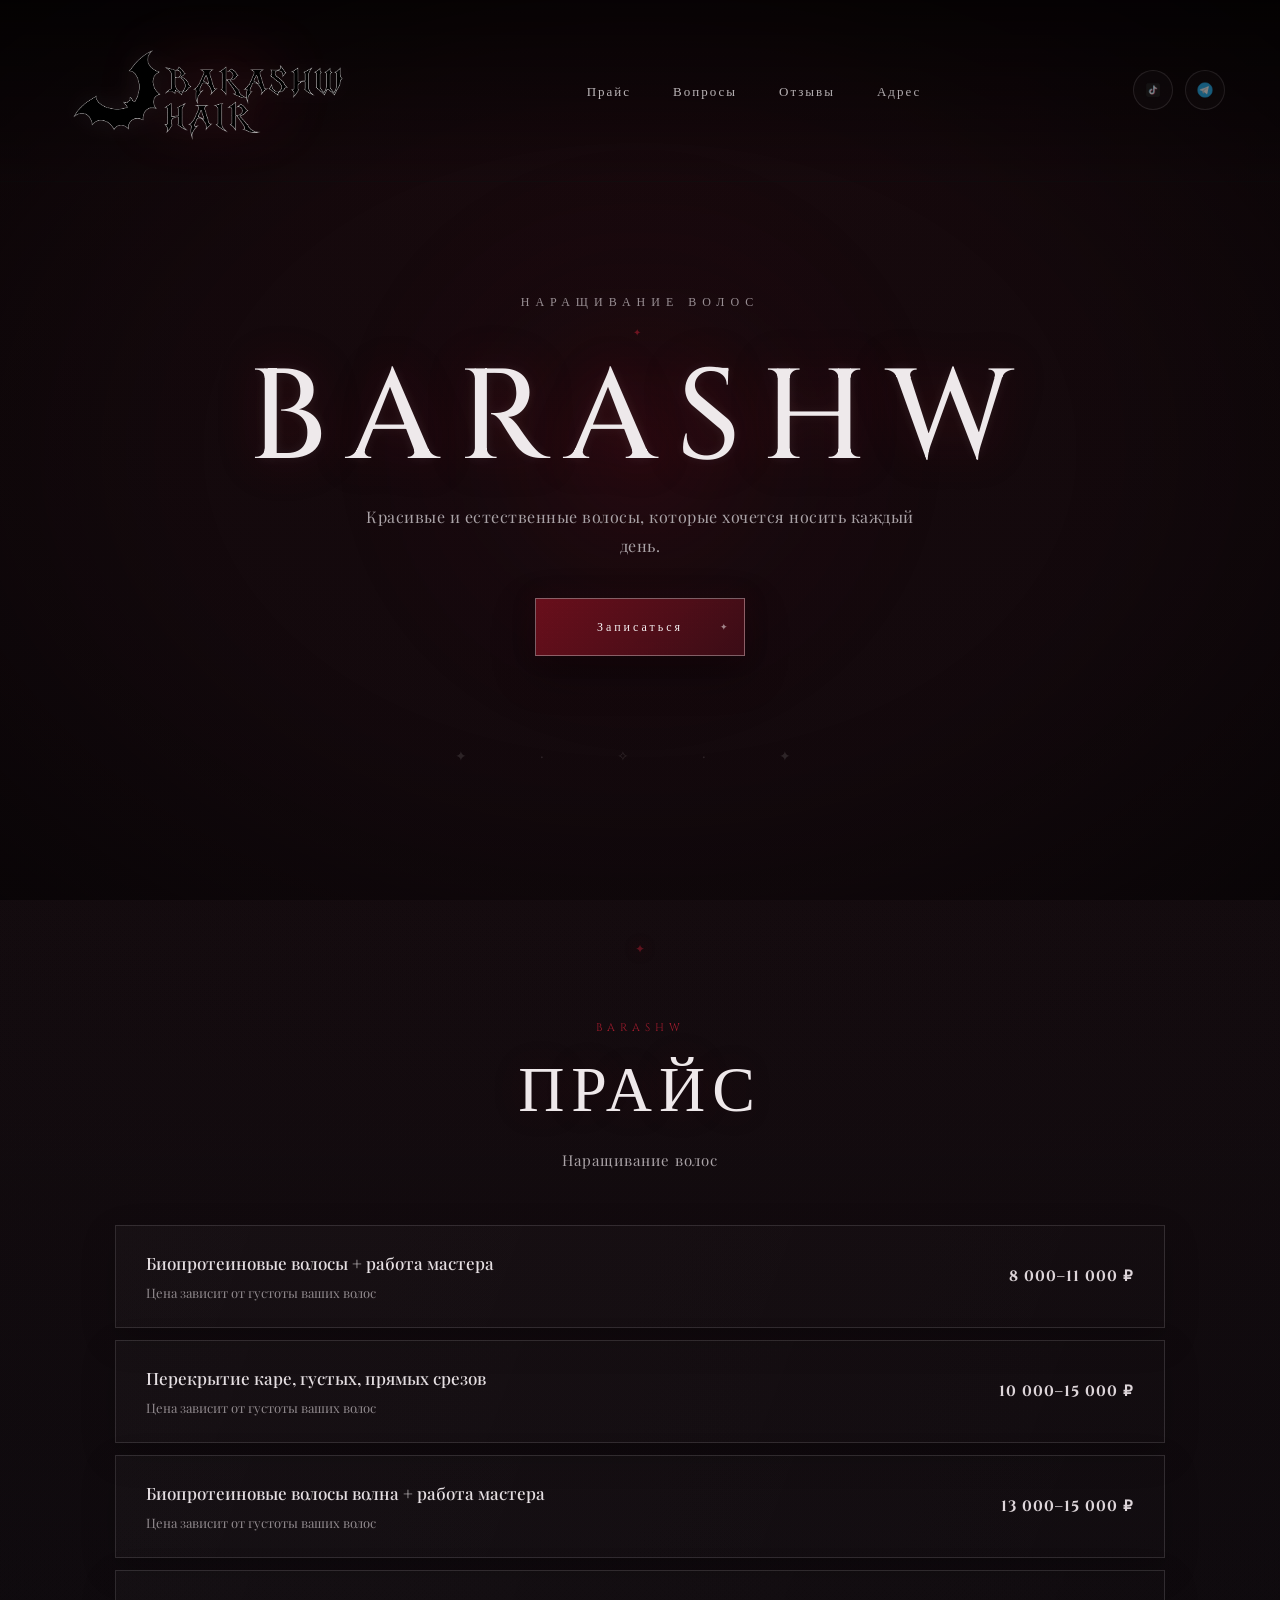
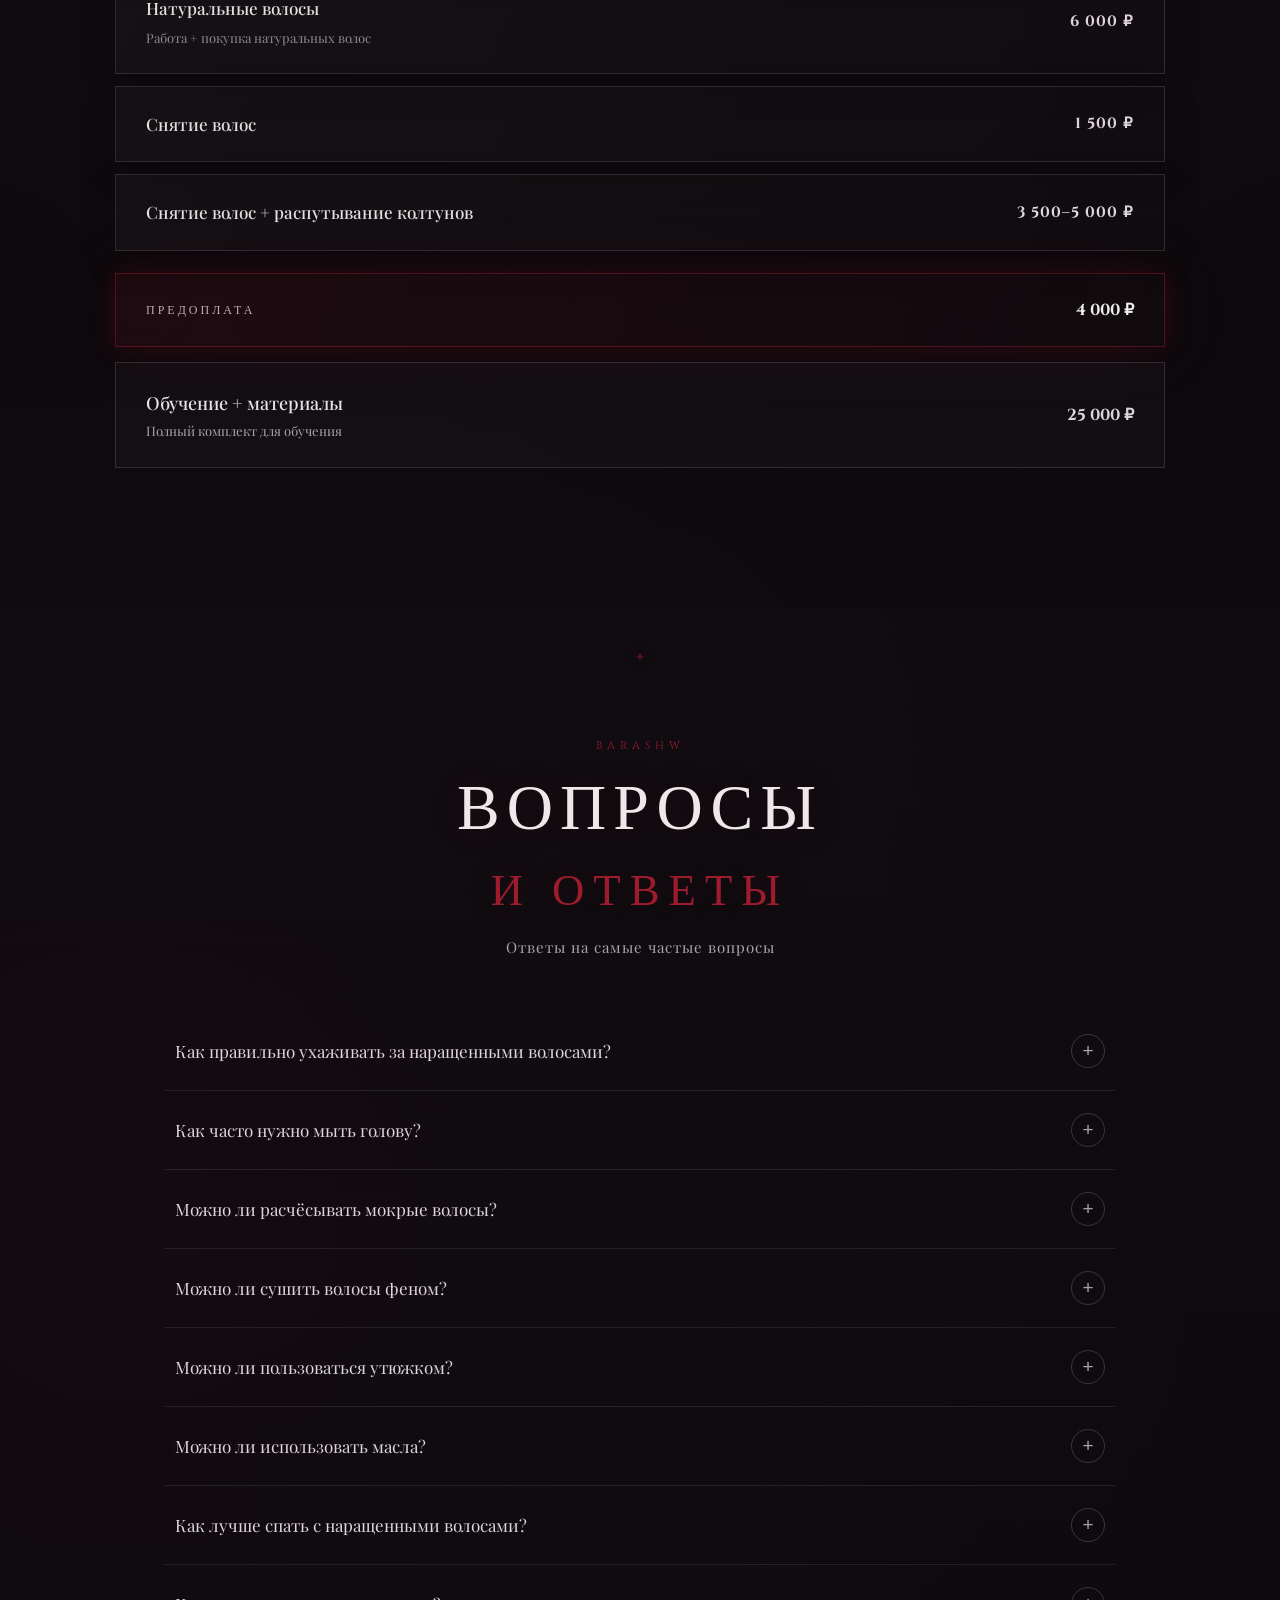
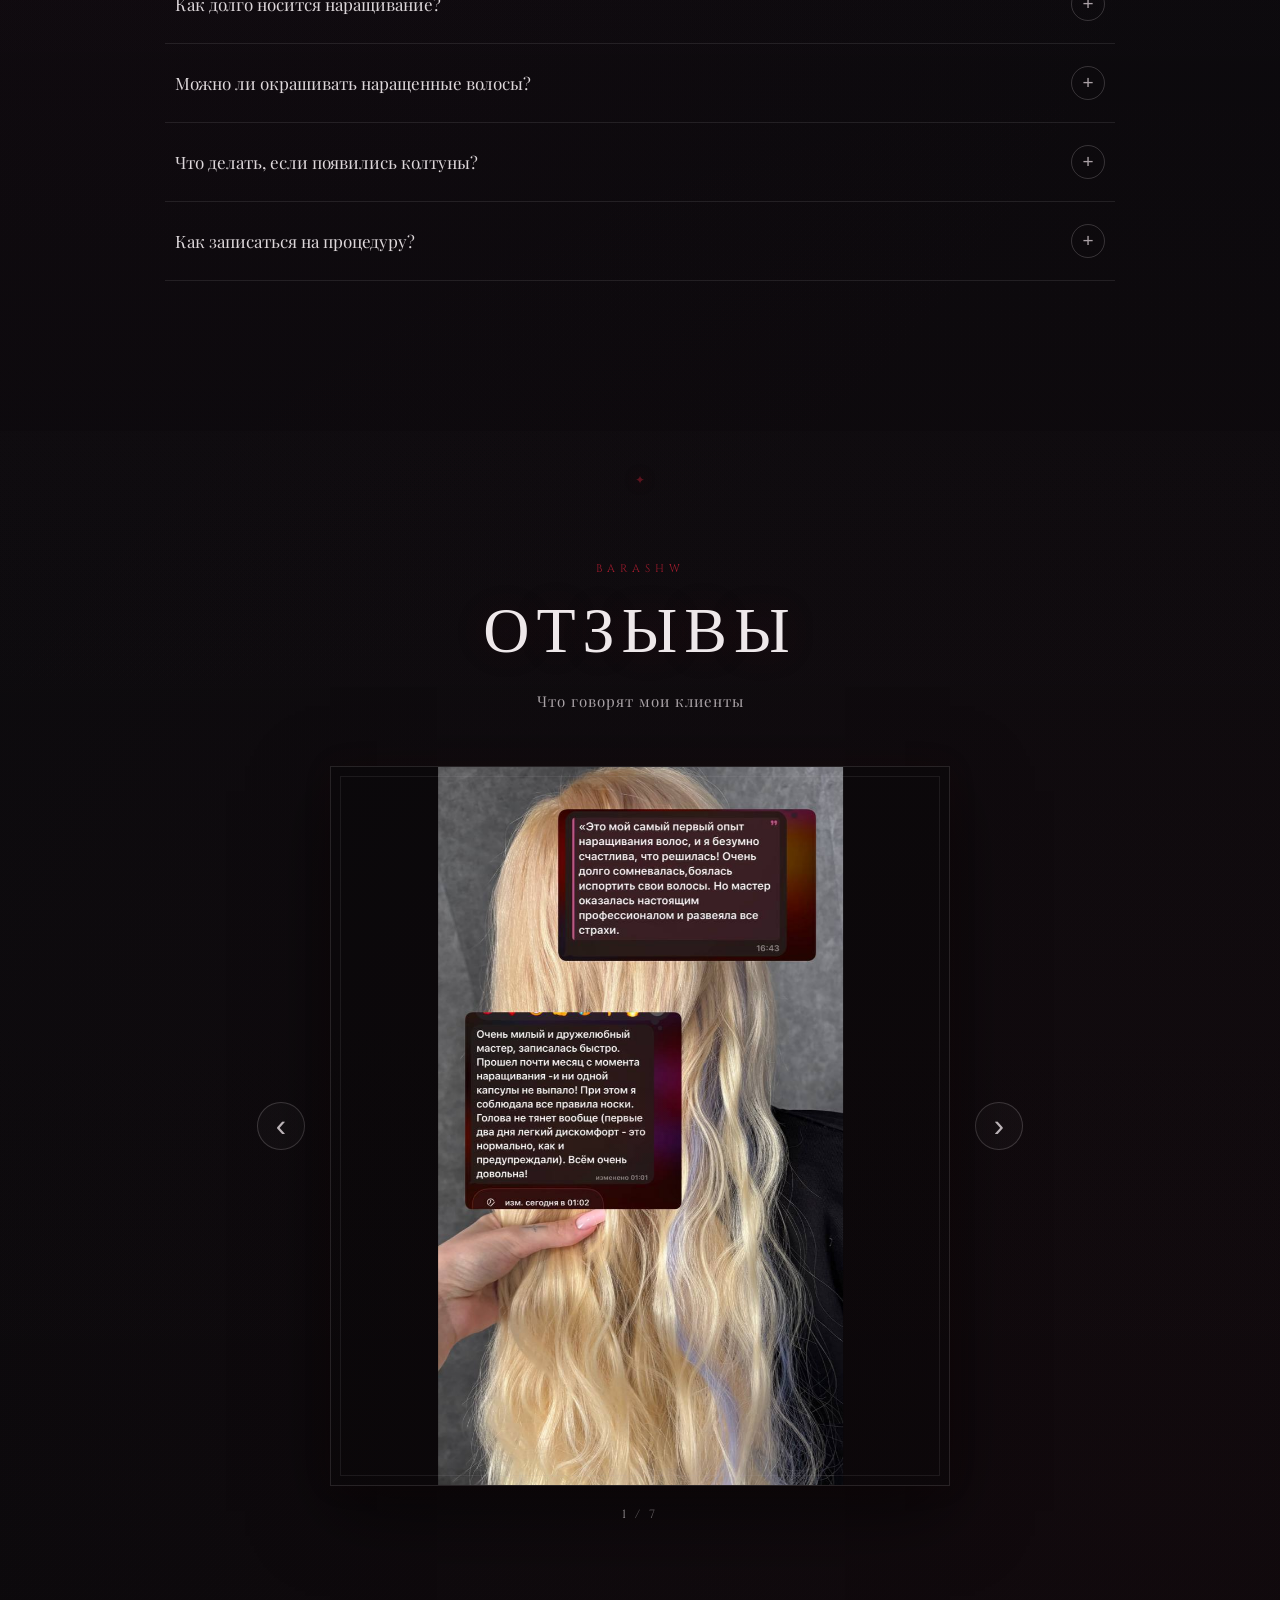
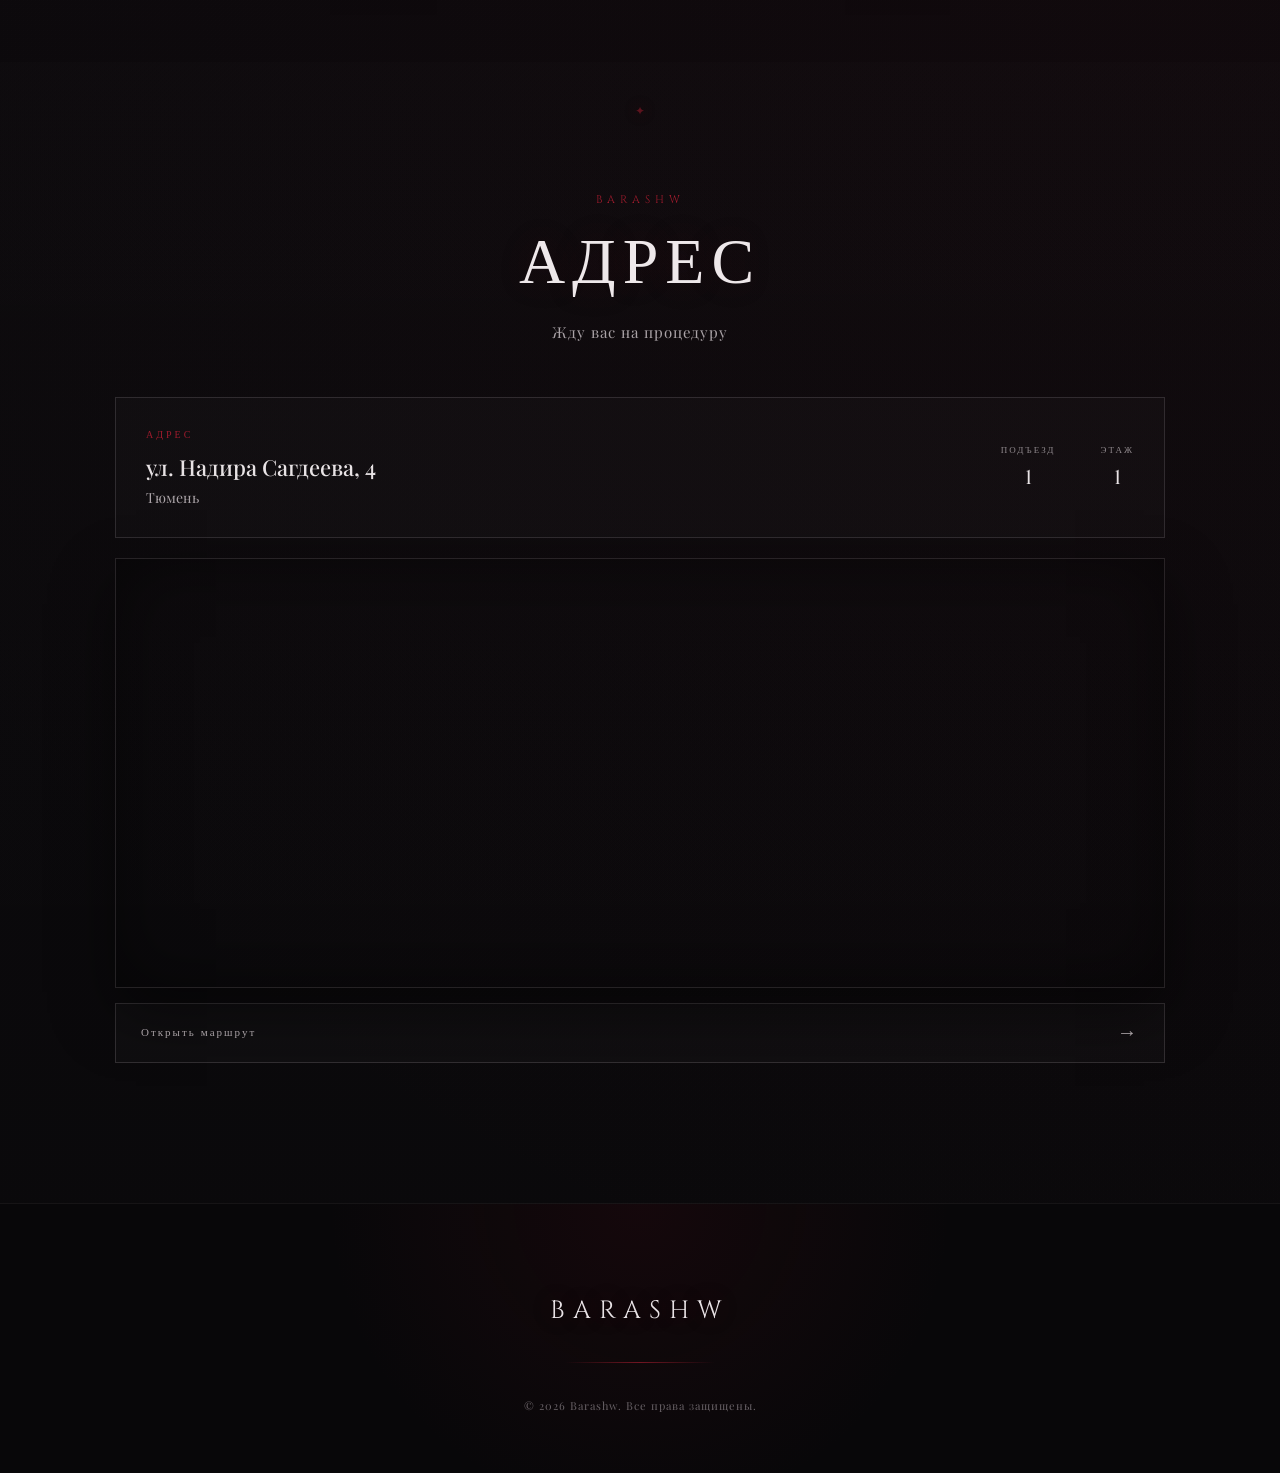
==== commit 3cf16985: "Update print statement from 'Hello' to 'Goodbye'" ====
--- a/index.html
+++ b/index.html
@@ -702,7 +702,7 @@
         </h2>
 
         <p class="location__subtitle">
-            Ждём вас на процедуру
+            Жду вас на процедуру
         </p>
 
 
@@ -1167,4 +1167,4 @@
 </script>
 
 </body>
-</html>+</html>
